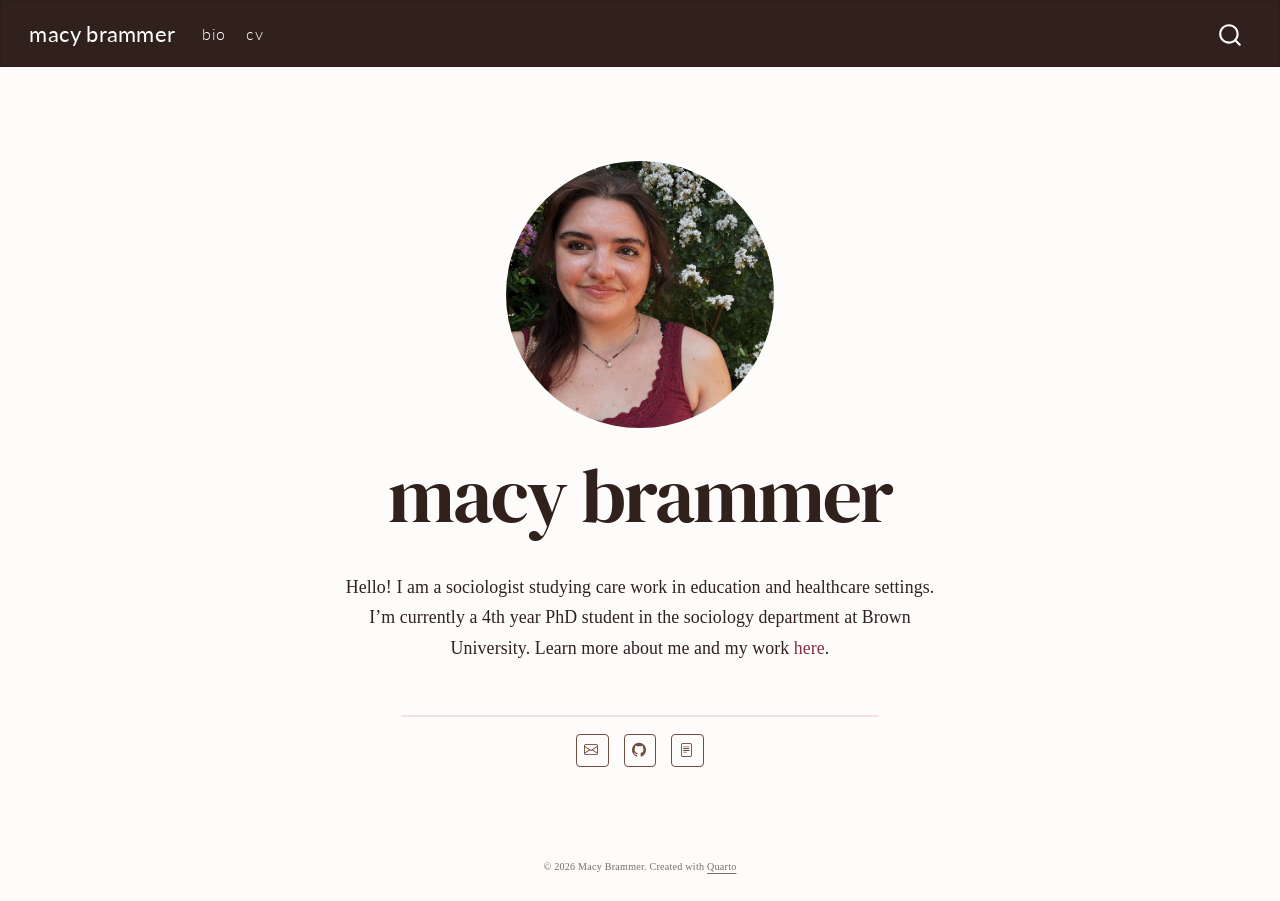
==== index.html @ 9151dffd "Built site for gh-pages" ====
<!DOCTYPE html>
<html xmlns="http://www.w3.org/1999/xhtml" lang="en" xml:lang="en"><head>

<meta charset="utf-8">
<meta name="generator" content="quarto-1.10.18">

<meta name="viewport" content="width=device-width, initial-scale=1.0, user-scalable=yes">


<title>macy brammer</title>
<style>
/* Default styles provided by pandoc.
** See https://pandoc.org/MANUAL.html#variables-for-html for config info.
*/
span.smallcaps{font-variant: small-caps;}
div.columns{display: flex; gap: 1.5em;}
div.column{flex: auto;}
@media screen {
div.columns{gap: min(4vw, 1.5em);}
div.column{overflow-x: auto;}
}
div.hanging-indent{margin-left: 1.5em; text-indent: -1.5em;}
ul.task-list{list-style: none;}
ul.task-list li input[type="checkbox"] {
  width: 0.8em;
  margin: 0 0.8em 0.2em -1em; /* quarto-specific, see https://github.com/quarto-dev/quarto-cli/issues/4556 */ 
  vertical-align: middle;
}
</style>


<script src="site_libs/quarto-nav/quarto-nav.js"></script>
<script src="site_libs/quarto-nav/headroom.min.js"></script>
<script src="site_libs/clipboard/clipboard.min.js"></script>
<script src="site_libs/quarto-search/autocomplete.umd.js"></script>
<script src="site_libs/quarto-search/fuse.min.js"></script>
<script src="site_libs/quarto-search/quarto-search.js"></script>
<meta name="quarto:offset" content="./">
<script src="site_libs/quarto-html/quarto.js" type="module"></script>
<script src="site_libs/quarto-html/tabsets/tabsets.js" type="module"></script>
<script src="site_libs/quarto-html/popper.min.js"></script>
<script src="site_libs/quarto-html/tippy.umd.min.js"></script>
<link href="site_libs/quarto-html/tippy.css" rel="stylesheet">
<link href="site_libs/quarto-html/quarto-syntax-highlighting-64a204ab8560d761af7679ceaba22944.css" rel="stylesheet" id="quarto-text-highlighting-styles">
<script src="site_libs/bootstrap/bootstrap.min.js"></script>
<link href="site_libs/bootstrap/bootstrap-icons.css" rel="stylesheet">
<link href="site_libs/bootstrap/bootstrap-67c8a70a88e616a571a71c9771761656.min.css" rel="stylesheet" append-hash="true" id="quarto-bootstrap" data-mode="light">
<script id="quarto-search-options" type="application/json">{
  "location": "navbar",
  "copy-button": false,
  "collapse-after": 3,
  "panel-placement": "end",
  "type": "overlay",
  "limit": 50,
  "keyboard-shortcut": [
    "f",
    "/",
    "s"
  ],
  "show-item-context": false,
  "language": {
    "search-no-results-text": "No results",
    "search-matching-documents-text": "matching documents",
    "search-copy-link-title": "Copy link to search",
    "search-hide-matches-text": "Hide additional matches",
    "search-more-match-text": "more match in this document",
    "search-more-matches-text": "more matches in this document",
    "search-clear-button-title": "Clear",
    "search-text-placeholder": "",
    "search-detached-cancel-button-title": "Cancel",
    "search-submit-button-title": "Submit",
    "search-label": "Search"
  }
}</script>


<link rel="stylesheet" href="styles.css">
</head>

<body class="nav-fixed fullcontent quarto-light">

<div id="quarto-search-results"></div>
  <header id="quarto-header" class="headroom fixed-top">
    <nav class="navbar navbar-expand-lg " data-bs-theme="dark">
      <div class="navbar-container container-fluid">
      <div class="navbar-brand-container mx-auto">
    <a class="navbar-brand" href="./index.html">
    <span class="navbar-title">macy brammer</span>
    </a>
  </div>
            <div id="quarto-search" class="" title="Search"></div>
          <button class="navbar-toggler" type="button" data-bs-toggle="collapse" data-bs-target="#navbarCollapse" aria-controls="navbarCollapse" role="menu" aria-expanded="false" aria-label="Toggle navigation" onclick="if (window.quartoToggleHeadroom) { window.quartoToggleHeadroom(); }">
  <span class="navbar-toggler-icon"></span>
</button>
          <div class="collapse navbar-collapse" id="navbarCollapse">
            <ul class="navbar-nav navbar-nav-scroll me-auto">
  <li class="nav-item">
    <a class="nav-link" href="./about.html"> 
<span class="menu-text">bio</span></a>
  </li>  
  <li class="nav-item">
    <a class="nav-link" href="./cv.html"> 
<span class="menu-text">cv</span></a>
  </li>  
</ul>
          </div> <!-- /navcollapse -->
            <div class="quarto-navbar-tools">
</div>
      </div> <!-- /container-fluid -->
    </nav>
</header>
<!-- content -->
<div id="quarto-content" class="quarto-container page-columns page-rows-contents page-layout-article page-navbar">
<!-- sidebar -->
<!-- margin-sidebar -->
    
<!-- main -->
<div class="quarto-about-jolla">
  <img src="profile.JPG" class="about-image
  round " style="height: 15em; width: 15em;">
 <header id="title-block-header" class="quarto-title-block default">
<div class="quarto-title">
<h1 class="title">macy brammer</h1>
</div>
<div class="quarto-title-meta">
  </div>
</header><main class="content" id="quarto-document-content">
<div class="home-intro">
<p>Hello! I am a sociologist studying care work in education and healthcare settings. I’m currently a 4th year PhD student in the sociology department at Brown University. Learn more about me and my work <a href="./about.html" class="no-underline">here</a>.</p>


</div>
</main> 
  <hr class="about-sep">
   <div class="about-links">
  <a href="mailto:macy_brammer@brown.edu" class="about-link" rel="" target="">
    <i class="bi bi-envelope"></i>
     <span class="about-link-text"></span>
  </a>
  <a href="https://github.com/mlbrammer" class="about-link" rel="" target="">
    <i class="bi bi-github"></i>
     <span class="about-link-text"></span>
  </a>
  <a href="/files/brammer_cv.pdf" class="about-link" rel="" target="">
    <i class="bi bi-file-text"></i>
     <span class="about-link-text"></span>
  </a>
</div>
</div>
 <!-- /main -->
<script id="quarto-html-after-body" type="application/javascript">
  window.document.addEventListener("DOMContentLoaded", function (event) {
    const isCodeAnnotation = (el) => {
      for (const clz of el.classList) {
        if (clz.startsWith('code-annotation-')) {                     
          return true;
        }
      }
      return false;
    }
    const onCopySuccess = function(e) {
      // button target
      const button = e.trigger;
      // don't keep focus
      button.blur();
      // flash "checked"
      button.classList.add('code-copy-button-checked');
      var currentTitle = button.getAttribute("title");
      button.setAttribute("title", "Copied!");
      let tooltip;
      if (window.bootstrap) {
        button.setAttribute("data-bs-toggle", "tooltip");
        button.setAttribute("data-bs-placement", "left");
        button.setAttribute("data-bs-title", "Copied!");
        tooltip = new bootstrap.Tooltip(button, 
          { trigger: "manual", 
            customClass: "code-copy-button-tooltip",
            offset: [0, -8]});
        tooltip.show();    
      }
      setTimeout(function() {
        if (tooltip) {
          tooltip.hide();
          button.removeAttribute("data-bs-title");
          button.removeAttribute("data-bs-toggle");
          button.removeAttribute("data-bs-placement");
        }
        button.setAttribute("title", currentTitle);
        button.classList.remove('code-copy-button-checked');
      }, 1000);
      // clear code selection
      e.clearSelection();
    }
    const getTextToCopy = function(trigger) {
      const outerScaffold = trigger.parentElement.cloneNode(true);
      const codeEl = outerScaffold.querySelector('code');
      for (const childEl of codeEl.children) {
        if (isCodeAnnotation(childEl)) {
          childEl.remove();
        }
      }
      return codeEl.innerText;
    }
    const clipboard = new window.ClipboardJS('.code-copy-button:not([data-in-quarto-modal])', {
      text: getTextToCopy
    });
    clipboard.on('success', onCopySuccess);
    if (window.document.getElementById('quarto-embedded-source-code-modal')) {
      const clipboardModal = new window.ClipboardJS('.code-copy-button[data-in-quarto-modal]', {
        text: getTextToCopy,
        container: window.document.getElementById('quarto-embedded-source-code-modal')
      });
      clipboardModal.on('success', onCopySuccess);
    }
      var localhostRegex = new RegExp(/^(?:http|https):\/\/localhost\:?[0-9]*\//);
      var mailtoRegex = new RegExp(/^mailto:/);
        var filterRegex = new RegExp('/' + window.location.host + '/');
      var isInternal = (href) => {
          return filterRegex.test(href) || localhostRegex.test(href) || mailtoRegex.test(href);
      }
      // Inspect non-navigation links and adorn them if external
     var links = window.document.querySelectorAll('a[href]:not(.nav-link):not(.navbar-brand):not(.toc-action):not(.sidebar-link):not(.sidebar-item-toggle):not(.pagination-link):not(.no-external):not([aria-hidden]):not(.dropdown-item):not(.quarto-navigation-tool):not(.about-link)');
      for (var i=0; i<links.length; i++) {
        const link = links[i];
        if (!isInternal(link.href)) {
          // undo the damage that might have been done by quarto-nav.js in the case of
          // links that we want to consider external
          if (link.dataset.originalHref !== undefined) {
            link.href = link.dataset.originalHref;
          }
        }
      }
    function tippyHover(el, contentFn, onTriggerFn, onUntriggerFn) {
      const config = {
        allowHTML: true,
        maxWidth: 500,
        delay: 100,
        arrow: false,
        appendTo: function(el) {
            return el.parentElement;
        },
        interactive: true,
        interactiveBorder: 10,
        theme: 'quarto',
        placement: 'bottom-start',
      };
      if (contentFn) {
        config.content = contentFn;
      }
      if (onTriggerFn) {
        config.onTrigger = onTriggerFn;
      }
      if (onUntriggerFn) {
        config.onUntrigger = onUntriggerFn;
      }
      window.tippy(el, config); 
    }
    const noterefs = window.document.querySelectorAll('a[role="doc-noteref"]');
    for (var i=0; i<noterefs.length; i++) {
      const ref = noterefs[i];
      tippyHover(ref, function() {
        // use id or data attribute instead here
        let href = ref.getAttribute('data-footnote-href') || ref.getAttribute('href');
        try { href = new URL(href).hash; } catch {}
        const id = href.replace(/^#\/?/, "");
        const note = window.document.getElementById(id);
        if (note) {
          return note.innerHTML;
        } else {
          return "";
        }
      });
    }
    const xrefs = window.document.querySelectorAll('a.quarto-xref');
    const processXRef = (id, note) => {
      // Strip column container classes
      const stripColumnClz = (el) => {
        el.classList.remove("page-full", "page-columns");
        if (el.children) {
          for (const child of el.children) {
            stripColumnClz(child);
          }
        }
      }
      stripColumnClz(note)
      if (id === null || id.startsWith('sec-')) {
        // Special case sections, only their first couple elements
        const container = document.createElement("div");
        if (note.children && note.children.length > 2) {
          container.appendChild(note.children[0].cloneNode(true));
          for (let i = 1; i < note.children.length; i++) {
            const child = note.children[i];
            if (child.tagName === "P" && child.innerText === "") {
              continue;
            } else {
              container.appendChild(child.cloneNode(true));
              break;
            }
          }
          if (window.Quarto?.typesetMath) {
            window.Quarto.typesetMath(container);
          }
          return container.innerHTML
        } else {
          if (window.Quarto?.typesetMath) {
            window.Quarto.typesetMath(note);
          }
          return note.innerHTML;
        }
      } else {
        // Remove any anchor links if they are present
        const anchorLink = note.querySelector('a.anchorjs-link');
        if (anchorLink) {
          anchorLink.remove();
        }
        if (window.Quarto?.typesetMath) {
          window.Quarto.typesetMath(note);
        }
        if (note.classList.contains("callout")) {
          return note.outerHTML;
        } else {
          return note.innerHTML;
        }
      }
    }
    for (var i=0; i<xrefs.length; i++) {
      const xref = xrefs[i];
      tippyHover(xref, undefined, function(instance) {
        instance.disable();
        let url = xref.getAttribute('href');
        let hash = undefined; 
        if (url.startsWith('#')) {
          hash = url;
        } else {
          try { hash = new URL(url).hash; } catch {}
        }
        if (hash) {
          const id = hash.replace(/^#\/?/, "");
          const note = window.document.getElementById(id);
          if (note !== null) {
            try {
              const html = processXRef(id, note.cloneNode(true));
              instance.setContent(html);
            } finally {
              instance.enable();
              instance.show();
            }
          } else {
            // See if we can fetch this
            fetch(url.split('#')[0])
            .then(res => res.text())
            .then(html => {
              const parser = new DOMParser();
              const htmlDoc = parser.parseFromString(html, "text/html");
              const note = htmlDoc.getElementById(id);
              if (note !== null) {
                const html = processXRef(id, note);
                instance.setContent(html);
              } 
            }).finally(() => {
              instance.enable();
              instance.show();
            });
          }
        } else {
          // See if we can fetch a full url (with no hash to target)
          // This is a special case and we should probably do some content thinning / targeting
          fetch(url)
          .then(res => res.text())
          .then(html => {
            const parser = new DOMParser();
            const htmlDoc = parser.parseFromString(html, "text/html");
            const note = htmlDoc.querySelector('main.content');
            if (note !== null) {
              // This should only happen for chapter cross references
              // (since there is no id in the URL)
              // remove the first header
              if (note.children.length > 0 && note.children[0].tagName === "HEADER") {
                note.children[0].remove();
              }
              const html = processXRef(null, note);
              instance.setContent(html);
            } 
          }).finally(() => {
            instance.enable();
            instance.show();
          });
        }
      }, function(instance) {
      });
    }
        let selectedAnnoteEl;
        const selectorForAnnotation = ( cell, annotation) => {
          let cellAttr = 'data-code-cell="' + cell + '"';
          let lineAttr = 'data-code-annotation="' +  annotation + '"';
          const selector = 'span[' + cellAttr + '][' + lineAttr + ']';
          return selector;
        }
        const selectCodeLines = (annoteEl) => {
          const doc = window.document;
          const targetCell = annoteEl.getAttribute("data-target-cell");
          const targetAnnotation = annoteEl.getAttribute("data-target-annotation");
          const annoteSpan = window.document.querySelector(selectorForAnnotation(targetCell, targetAnnotation));
          const lines = annoteSpan.getAttribute("data-code-lines").split(",");
          const lineIds = lines.map((line) => {
            return targetCell + "-" + line;
          })
          let top = null;
          let height = null;
          let parent = null;
          if (lineIds.length > 0) {
              //compute the position of the single el (top and bottom and make a div)
              const el = window.document.getElementById(lineIds[0]);
              top = el.offsetTop;
              height = el.offsetHeight;
              parent = el.parentElement.parentElement;
            if (lineIds.length > 1) {
              const lastEl = window.document.getElementById(lineIds[lineIds.length - 1]);
              const bottom = lastEl.offsetTop + lastEl.offsetHeight;
              height = bottom - top;
            }
            if (top !== null && height !== null && parent !== null) {
              // cook up a div (if necessary) and position it 
              let div = window.document.getElementById("code-annotation-line-highlight");
              if (div === null) {
                div = window.document.createElement("div");
                div.setAttribute("id", "code-annotation-line-highlight");
                div.style.position = 'absolute';
                parent.appendChild(div);
              }
              div.style.top = top - 2 + "px";
              div.style.height = height + 4 + "px";
              div.style.left = 0;
              let gutterDiv = window.document.getElementById("code-annotation-line-highlight-gutter");
              if (gutterDiv === null) {
                gutterDiv = window.document.createElement("div");
                gutterDiv.setAttribute("id", "code-annotation-line-highlight-gutter");
                gutterDiv.style.position = 'absolute';
                const codeCell = window.document.getElementById(targetCell);
                const gutter = codeCell.querySelector('.code-annotation-gutter');
                gutter.appendChild(gutterDiv);
              }
              gutterDiv.style.top = top - 2 + "px";
              gutterDiv.style.height = height + 4 + "px";
            }
            selectedAnnoteEl = annoteEl;
          }
        };
        const unselectCodeLines = () => {
          const elementsIds = ["code-annotation-line-highlight", "code-annotation-line-highlight-gutter"];
          elementsIds.forEach((elId) => {
            const div = window.document.getElementById(elId);
            if (div) {
              div.remove();
            }
          });
          selectedAnnoteEl = undefined;
        };
          // Handle positioning of the toggle
      window.addEventListener(
        "resize",
        throttle(() => {
          elRect = undefined;
          if (selectedAnnoteEl) {
            selectCodeLines(selectedAnnoteEl);
          }
        }, 10)
      );
      function throttle(fn, ms) {
      let throttle = false;
      let timer;
        return (...args) => {
          if(!throttle) { // first call gets through
              fn.apply(this, args);
              throttle = true;
          } else { // all the others get throttled
              if(timer) clearTimeout(timer); // cancel #2
              timer = setTimeout(() => {
                fn.apply(this, args);
                timer = throttle = false;
              }, ms);
          }
        };
      }
        // Attach click handler to the DT
        const annoteDls = window.document.querySelectorAll('dt[data-target-cell]');
        for (const annoteDlNode of annoteDls) {
          annoteDlNode.addEventListener('click', (event) => {
            const clickedEl = event.target;
            if (clickedEl !== selectedAnnoteEl) {
              unselectCodeLines();
              const activeEl = window.document.querySelector('dt[data-target-cell].code-annotation-active');
              if (activeEl) {
                activeEl.classList.remove('code-annotation-active');
              }
              selectCodeLines(clickedEl);
              clickedEl.classList.add('code-annotation-active');
            } else {
              // Unselect the line
              unselectCodeLines();
              clickedEl.classList.remove('code-annotation-active');
            }
          });
        }
    const findCites = (el) => {
      const parentEl = el.parentElement;
      if (parentEl) {
        const cites = parentEl.dataset.cites;
        if (cites) {
          return {
            el,
            cites: cites.split(' ')
          };
        } else {
          return findCites(el.parentElement)
        }
      } else {
        return undefined;
      }
    };
    var bibliorefs = window.document.querySelectorAll('a[role="doc-biblioref"]');
    for (var i=0; i<bibliorefs.length; i++) {
      const ref = bibliorefs[i];
      const citeInfo = findCites(ref);
      if (citeInfo) {
        tippyHover(citeInfo.el, function() {
          var popup = window.document.createElement('div');
          citeInfo.cites.forEach(function(cite) {
            var citeDiv = window.document.createElement('div');
            citeDiv.classList.add('hanging-indent');
            citeDiv.classList.add('csl-entry');
            var biblioDiv = window.document.getElementById('ref-' + cite);
            if (biblioDiv) {
              citeDiv.innerHTML = biblioDiv.innerHTML;
            }
            popup.appendChild(citeDiv);
          });
          return popup.innerHTML;
        });
      }
    }
  });
  </script>
</div> <!-- /content -->
<footer class="footer">
  <div class="nav-footer">
    <div class="nav-footer-left">
      &nbsp;
    </div>   
    <div class="nav-footer-center">
<p>© 2026 Macy Brammer. Created with <a href="https://quarto.org/">Quarto</a></p>
</div>
    <div class="nav-footer-right">
      &nbsp;
    </div>
  </div>
</footer>




</body></html>
---- site_libs/quarto-html/tippy.css ----
.tippy-box[data-animation=fade][data-state=hidden]{opacity:0}[data-tippy-root]{max-width:calc(100vw - 10px)}.tippy-box{position:relative;background-color:#333;color:#fff;border-radius:4px;font-size:14px;line-height:1.4;white-space:normal;outline:0;transition-property:transform,visibility,opacity}.tippy-box[data-placement^=top]>.tippy-arrow{bottom:0}.tippy-box[data-placement^=top]>.tippy-arrow:before{bottom:-7px;left:0;border-width:8px 8px 0;border-top-color:initial;transform-origin:center top}.tippy-box[data-placement^=bottom]>.tippy-arrow{top:0}.tippy-box[data-placement^=bottom]>.tippy-arrow:before{top:-7px;left:0;border-width:0 8px 8px;border-bottom-color:initial;transform-origin:center bottom}.tippy-box[data-placement^=left]>.tippy-arrow{right:0}.tippy-box[data-placement^=left]>.tippy-arrow:before{border-width:8px 0 8px 8px;border-left-color:initial;right:-7px;transform-origin:center left}.tippy-box[data-placement^=right]>.tippy-arrow{left:0}.tippy-box[data-placement^=right]>.tippy-arrow:before{left:-7px;border-width:8px 8px 8px 0;border-right-color:initial;transform-origin:center right}.tippy-box[data-inertia][data-state=visible]{transition-timing-function:cubic-bezier(.54,1.5,.38,1.11)}.tippy-arrow{width:16px;height:16px;color:#333}.tippy-arrow:before{content:"";position:absolute;border-color:transparent;border-style:solid}.tippy-content{position:relative;padding:5px 9px;z-index:1}
---- site_libs/quarto-html/quarto-syntax-highlighting-64a204ab8560d761af7679ceaba22944.css ----
/* quarto syntax highlight colors */
:root {
  --quarto-hl-ot-color: #003B4F;
  --quarto-hl-at-color: #657422;
  --quarto-hl-ss-color: #20794D;
  --quarto-hl-an-color: #5E5E5E;
  --quarto-hl-fu-color: #4758AB;
  --quarto-hl-st-color: #20794D;
  --quarto-hl-cf-color: #003B4F;
  --quarto-hl-op-color: #5E5E5E;
  --quarto-hl-er-color: #AD0000;
  --quarto-hl-bn-color: #AD0000;
  --quarto-hl-al-color: #AD0000;
  --quarto-hl-va-color: #111111;
  --quarto-hl-bu-color: inherit;
  --quarto-hl-ex-color: inherit;
  --quarto-hl-pp-color: #AD0000;
  --quarto-hl-in-color: #5E5E5E;
  --quarto-hl-vs-color: #20794D;
  --quarto-hl-wa-color: #5E5E5E;
  --quarto-hl-do-color: #5E5E5E;
  --quarto-hl-im-color: #00769E;
  --quarto-hl-ch-color: #20794D;
  --quarto-hl-dt-color: #AD0000;
  --quarto-hl-fl-color: #AD0000;
  --quarto-hl-co-color: #5E5E5E;
  --quarto-hl-cv-color: #5E5E5E;
  --quarto-hl-cn-color: #8f5902;
  --quarto-hl-sc-color: #5E5E5E;
  --quarto-hl-dv-color: #AD0000;
  --quarto-hl-kw-color: #003B4F;
}

/* other quarto variables */
:root {
  --quarto-font-monospace: SFMono-Regular, Menlo, Monaco, Consolas, "Liberation Mono", "Courier New", monospace;
}

/* syntax highlight based on Pandoc's rules */
pre > code.sourceCode > span {
  color: #003B4F;
}

code.sourceCode > span {
  color: #003B4F;
}

div.sourceCode,
div.sourceCode pre.sourceCode {
  color: #003B4F;
}

/* Normal */
code span {
  color: #003B4F;
}

/* Alert */
code span.al {
  color: #AD0000;
  font-style: inherit;
}

/* Annotation */
code span.an {
  color: #5E5E5E;
  font-style: inherit;
}

/* Attribute */
code span.at {
  color: #657422;
  font-style: inherit;
}

/* BaseN */
code span.bn {
  color: #AD0000;
  font-style: inherit;
}

/* BuiltIn */
code span.bu {
  font-style: inherit;
}

/* ControlFlow */
code span.cf {
  color: #003B4F;
  font-weight: bold;
  font-style: inherit;
}

/* Char */
code span.ch {
  color: #20794D;
  font-style: inherit;
}

/* Constant */
code span.cn {
  color: #8f5902;
  font-style: inherit;
}

/* Comment */
code span.co {
  color: #5E5E5E;
  font-style: inherit;
}

/* CommentVar */
code span.cv {
  color: #5E5E5E;
  font-style: italic;
}

/* Documentation */
code span.do {
  color: #5E5E5E;
  font-style: italic;
}

/* DataType */
code span.dt {
  color: #AD0000;
  font-style: inherit;
}

/* DecVal */
code span.dv {
  color: #AD0000;
  font-style: inherit;
}

/* Error */
code span.er {
  color: #AD0000;
  font-style: inherit;
}

/* Extension */
code span.ex {
  font-style: inherit;
}

/* Float */
code span.fl {
  color: #AD0000;
  font-style: inherit;
}

/* Function */
code span.fu {
  color: #4758AB;
  font-style: inherit;
}

/* Import */
code span.im {
  color: #00769E;
  font-style: inherit;
}

/* Information */
code span.in {
  color: #5E5E5E;
  font-style: inherit;
}

/* Keyword */
code span.kw {
  color: #003B4F;
  font-weight: bold;
  font-style: inherit;
}

/* Operator */
code span.op {
  color: #5E5E5E;
  font-style: inherit;
}

/* Other */
code span.ot {
  color: #003B4F;
  font-style: inherit;
}

/* Preprocessor */
code span.pp {
  color: #AD0000;
  font-style: inherit;
}

/* SpecialChar */
code span.sc {
  color: #5E5E5E;
  font-style: inherit;
}

/* SpecialString */
code span.ss {
  color: #20794D;
  font-style: inherit;
}

/* String */
code span.st {
  color: #20794D;
  font-style: inherit;
}

/* Variable */
code span.va {
  color: #111111;
  font-style: inherit;
}

/* VerbatimString */
code span.vs {
  color: #20794D;
  font-style: inherit;
}

/* Warning */
code span.wa {
  color: #5E5E5E;
  font-style: italic;
}

.prevent-inlining {
  content: "</";
}

/*# sourceMappingURL=9d8d5bb603a83b8298b89080a598c93b.css.map */
---- styles.css ----
/* css styles */
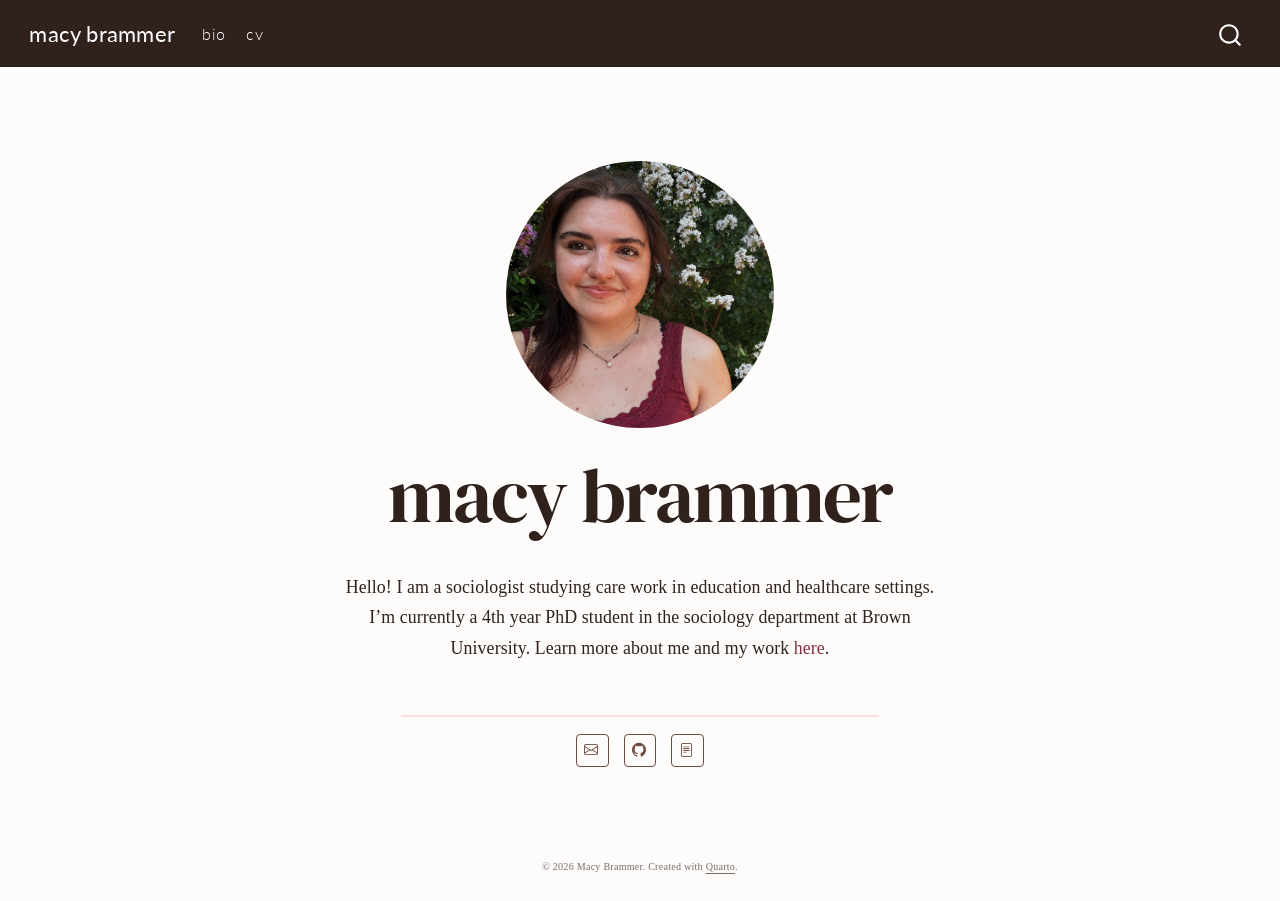
==== commit cfa335cf: "Built site for gh-pages" ====
--- a/index.html
+++ b/index.html
@@ -36,6 +36,7 @@
 <script src="site_libs/quarto-search/fuse.min.js"></script>
 <script src="site_libs/quarto-search/quarto-search.js"></script>
 <meta name="quarto:offset" content="./">
+<link href="./favicon.png" rel="icon" type="image/png">
 <script src="site_libs/quarto-html/quarto.js" type="module"></script>
 <script src="site_libs/quarto-html/tabsets/tabsets.js" type="module"></script>
 <script src="site_libs/quarto-html/popper.min.js"></script>
@@ -137,7 +138,7 @@
     <i class="bi bi-envelope"></i>
      <span class="about-link-text"></span>
   </a>
-  <a href="https://github.com/mlbrammer" class="about-link" rel="" target="">
+  <a href="https://github.com/macybrammer" class="about-link" rel="" target="">
     <i class="bi bi-github"></i>
      <span class="about-link-text"></span>
   </a>
@@ -214,7 +215,7 @@
     }
       var localhostRegex = new RegExp(/^(?:http|https):\/\/localhost\:?[0-9]*\//);
       var mailtoRegex = new RegExp(/^mailto:/);
-        var filterRegex = new RegExp('/' + window.location.host + '/');
+        var filterRegex = new RegExp("https:\/\/mlbrammer\.github\.io\/macybrammer\.github\.io\/");
       var isInternal = (href) => {
           return filterRegex.test(href) || localhostRegex.test(href) || mailtoRegex.test(href);
       }
@@ -548,7 +549,7 @@
       &nbsp;
     </div>   
     <div class="nav-footer-center">
-<p>© 2026 Macy Brammer. Created with <a href="https://quarto.org/">Quarto</a></p>
+<p>© 2026 Macy Brammer. Created with <a href="https://quarto.org/">Quarto</a>.</p>
 </div>
     <div class="nav-footer-right">
       &nbsp;
